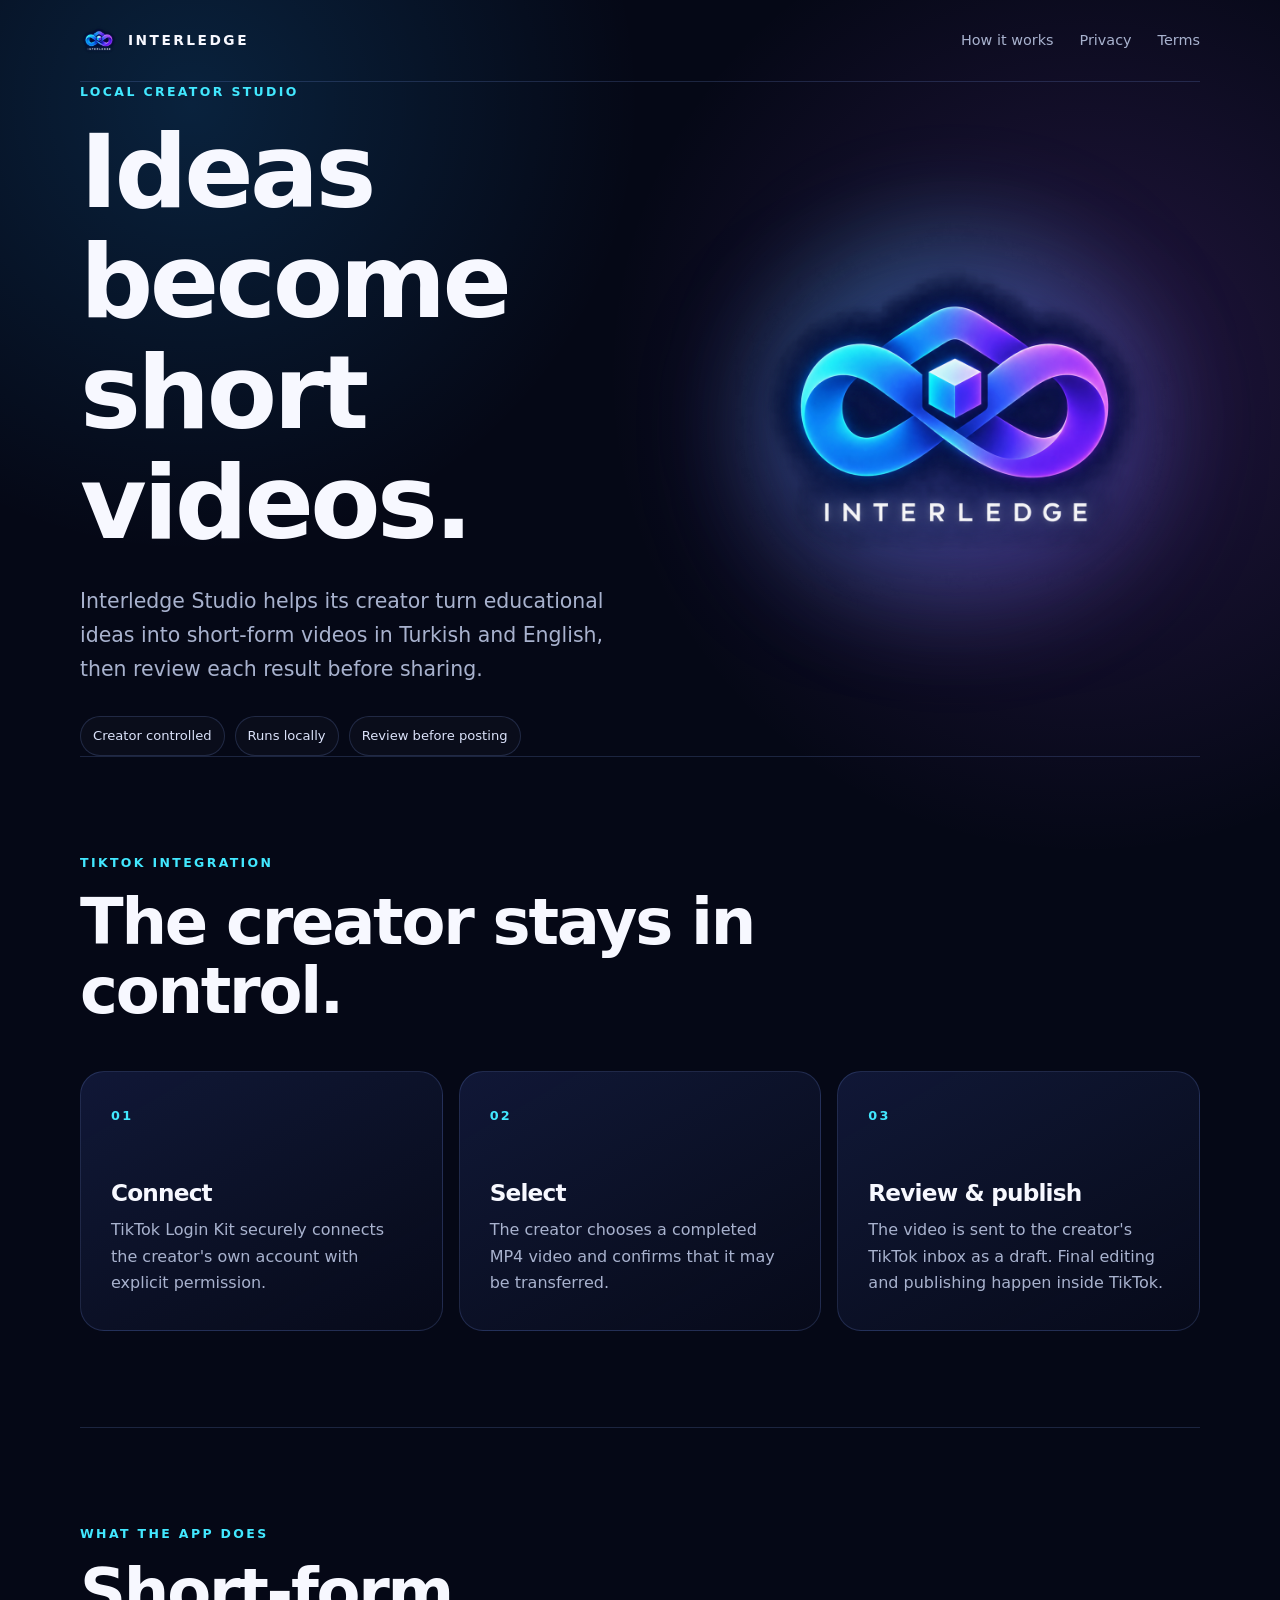
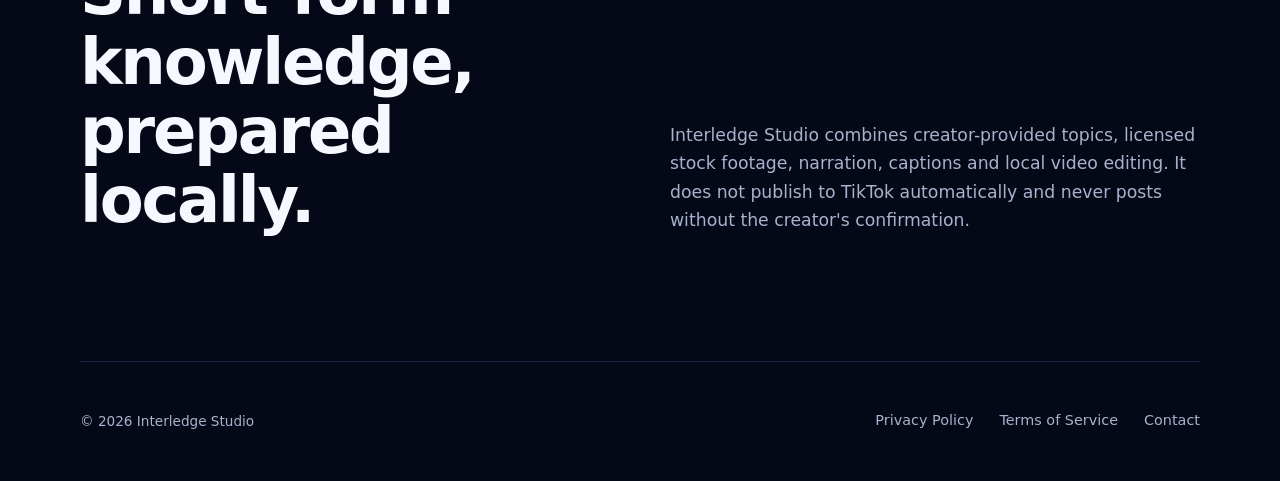
==== index.html @ c13a82eb "Publish Interledge information site" ====
<!doctype html>
<html lang="en">
<head>
  <meta charset="utf-8">
  <meta name="viewport" content="width=device-width, initial-scale=1">
  <meta name="description" content="Interledge Studio creates short educational videos and lets creators send completed videos to their own TikTok inbox for review and publishing.">
  <meta name="theme-color" content="#050816">
  <title>Interledge Studio</title>
  <link rel="icon" type="image/svg+xml" href="favicon.svg">
  <link rel="stylesheet" href="styles.css">
</head>
<body>
  <header class="site-header">
    <a class="brand" href="./" aria-label="Interledge Studio home">
      <img src="interledge-logo.png" alt="Interledge logo">
      <span>INTERLEDGE</span>
    </a>
    <nav aria-label="Main navigation">
      <a href="#how-it-works">How it works</a>
      <a href="privacy.html">Privacy</a>
      <a href="terms.html">Terms</a>
    </nav>
  </header>

  <main>
    <section class="hero">
      <div class="hero-copy">
        <p class="eyebrow">LOCAL CREATOR STUDIO</p>
        <h1>Ideas become short videos.</h1>
        <p class="lead">Interledge Studio helps its creator turn educational ideas into short-form videos in Turkish and English, then review each result before sharing.</p>
        <div class="trust-row" aria-label="Product principles">
          <span>Creator controlled</span>
          <span>Runs locally</span>
          <span>Review before posting</span>
        </div>
      </div>
      <div class="hero-mark" aria-hidden="true">
        <div class="halo"></div>
        <img src="interledge-logo.png" alt="">
      </div>
    </section>

    <section class="section" id="how-it-works">
      <div class="section-heading">
        <p class="eyebrow">TIKTOK INTEGRATION</p>
        <h2>The creator stays in control.</h2>
      </div>
      <div class="steps">
        <article><b>01</b><h3>Connect</h3><p>TikTok Login Kit securely connects the creator's own account with explicit permission.</p></article>
        <article><b>02</b><h3>Select</h3><p>The creator chooses a completed MP4 video and confirms that it may be transferred.</p></article>
        <article><b>03</b><h3>Review & publish</h3><p>The video is sent to the creator's TikTok inbox as a draft. Final editing and publishing happen inside TikTok.</p></article>
      </div>
    </section>

    <section class="section product-note">
      <div>
        <p class="eyebrow">WHAT THE APP DOES</p>
        <h2>Short-form knowledge, prepared locally.</h2>
      </div>
      <p>Interledge Studio combines creator-provided topics, licensed stock footage, narration, captions and local video editing. It does not publish to TikTok automatically and never posts without the creator's confirmation.</p>
    </section>
  </main>

  <footer>
    <span>© 2026 Interledge Studio</span>
    <div><a href="privacy.html">Privacy Policy</a><a href="terms.html">Terms of Service</a><a href="https://github.com/Winstonboxx" rel="noreferrer">Contact</a></div>
  </footer>
</body>
</html>
---- styles.css ----
:root {
  color-scheme: dark;
  --bg: #050816;
  --surface: rgba(12, 18, 42, .74);
  --line: rgba(132, 166, 255, .18);
  --text: #f7f8ff;
  --muted: #a8b2ce;
  --cyan: #42e8ff;
  --violet: #a855f7;
  --max: 1120px;
}
* { box-sizing: border-box; }
html { scroll-behavior: smooth; }
body {
  margin: 0;
  min-height: 100vh;
  color: var(--text);
  background:
    radial-gradient(circle at 15% 5%, rgba(30, 163, 255, .17), transparent 28rem),
    radial-gradient(circle at 85% 18%, rgba(168, 85, 247, .18), transparent 30rem),
    var(--bg);
  font-family: Inter, ui-sans-serif, system-ui, -apple-system, BlinkMacSystemFont, "Segoe UI", sans-serif;
  font-size: 16px;
  line-height: 1.65;
}
a { color: inherit; }
.site-header, footer {
  width: min(calc(100% - 40px), var(--max));
  margin: 0 auto;
  display: flex;
  align-items: center;
  justify-content: space-between;
  gap: 24px;
}
.site-header { min-height: 82px; border-bottom: 1px solid var(--line); }
.brand { display: inline-flex; align-items: center; gap: 10px; color: var(--text); text-decoration: none; font-size: .86rem; font-weight: 800; letter-spacing: .18em; }
.brand img { width: 38px; height: 38px; border-radius: 11px; object-fit: cover; }
nav, footer div { display: flex; align-items: center; gap: 26px; }
nav a, footer a { color: var(--muted); text-decoration: none; font-size: .9rem; }
nav a:hover, nav a.active, footer a:hover { color: var(--cyan); }
main { width: min(calc(100% - 40px), var(--max)); margin: 0 auto; }
.hero { min-height: 640px; display: grid; grid-template-columns: 1.08fr .92fr; align-items: center; gap: 54px; }
.eyebrow { margin: 0 0 14px; color: var(--cyan); font-size: .78rem; font-weight: 800; letter-spacing: .19em; }
h1, h2, h3 { line-height: 1.08; letter-spacing: -.035em; }
h1 { max-width: 780px; margin: 0; font-size: clamp(3.4rem, 8vw, 6.8rem); }
.lead { max-width: 650px; margin: 26px 0 0; color: var(--muted); font-size: clamp(1.05rem, 2vw, 1.28rem); }
.trust-row { display: flex; flex-wrap: wrap; gap: 10px; margin-top: 30px; }
.trust-row span { padding: 8px 12px; border: 1px solid var(--line); border-radius: 999px; color: #dbe2fa; background: rgba(255,255,255,.025); font-size: .82rem; }
.hero-mark { position: relative; display: grid; place-items: center; min-height: 440px; }
.hero-mark img { position: relative; z-index: 1; width: min(100%, 440px); border-radius: 32%; filter: drop-shadow(0 20px 70px rgba(81, 94, 255, .35)); }
.halo { position: absolute; width: 78%; aspect-ratio: 1; border-radius: 50%; background: linear-gradient(135deg, rgba(66,232,255,.28), rgba(168,85,247,.25)); filter: blur(50px); }
.section { padding: 96px 0; border-top: 1px solid var(--line); }
.section-heading { max-width: 720px; }
.section h2 { margin: 0; font-size: clamp(2.2rem, 5vw, 4rem); }
.steps { display: grid; grid-template-columns: repeat(3, 1fr); gap: 16px; margin-top: 45px; }
.steps article { min-height: 260px; padding: 30px; border: 1px solid var(--line); border-radius: 24px; background: linear-gradient(150deg, rgba(20,29,65,.76), rgba(8,11,27,.72)); }
.steps b { color: var(--cyan); font-size: .8rem; letter-spacing: .18em; }
.steps h3 { margin: 52px 0 12px; font-size: 1.45rem; }
.steps p, .product-note > p { margin: 0; color: var(--muted); }
.product-note { display: grid; grid-template-columns: 1fr 1fr; align-items: end; gap: 60px; }
.product-note > p { font-size: 1.08rem; }
footer { min-height: 120px; margin-top: 30px; border-top: 1px solid var(--line); color: var(--muted); font-size: .85rem; }
.legal-wrap { max-width: 860px; padding: 72px 0 110px; }
.legal-card { padding: clamp(28px, 6vw, 70px); border: 1px solid var(--line); border-radius: 28px; background: var(--surface); backdrop-filter: blur(18px); }
.legal-card h1 { font-size: clamp(2.7rem, 7vw, 5.3rem); margin-bottom: 24px; }
.legal-card .intro { color: #d9e0f5; font-size: 1.15rem; }
.legal-card h2 { margin: 42px 0 10px; font-size: 1.35rem; letter-spacing: -.015em; }
.legal-card p { color: var(--muted); }
.legal-card a { color: var(--cyan); }
code { color: #d9c4ff; }
@media (max-width: 760px) {
  .site-header { min-height: 74px; }
  .site-header nav a:first-child { display: none; }
  nav { gap: 14px; }
  .hero { min-height: auto; grid-template-columns: 1fr; padding: 90px 0 70px; }
  .hero-mark { min-height: 270px; order: -1; }
  .hero-mark img { width: 270px; }
  h1 { font-size: clamp(3rem, 15vw, 5rem); }
  .steps, .product-note { grid-template-columns: 1fr; }
  .steps article { min-height: 220px; }
  .section { padding: 72px 0; }
  footer { align-items: flex-start; flex-direction: column; justify-content: center; padding: 28px 0; }
  footer div { flex-wrap: wrap; gap: 12px 20px; }
}
@media (max-width: 430px) {
  .site-header, main, footer { width: min(calc(100% - 28px), var(--max)); }
  .brand span { display: none; }
  .legal-card { border-radius: 20px; }
}
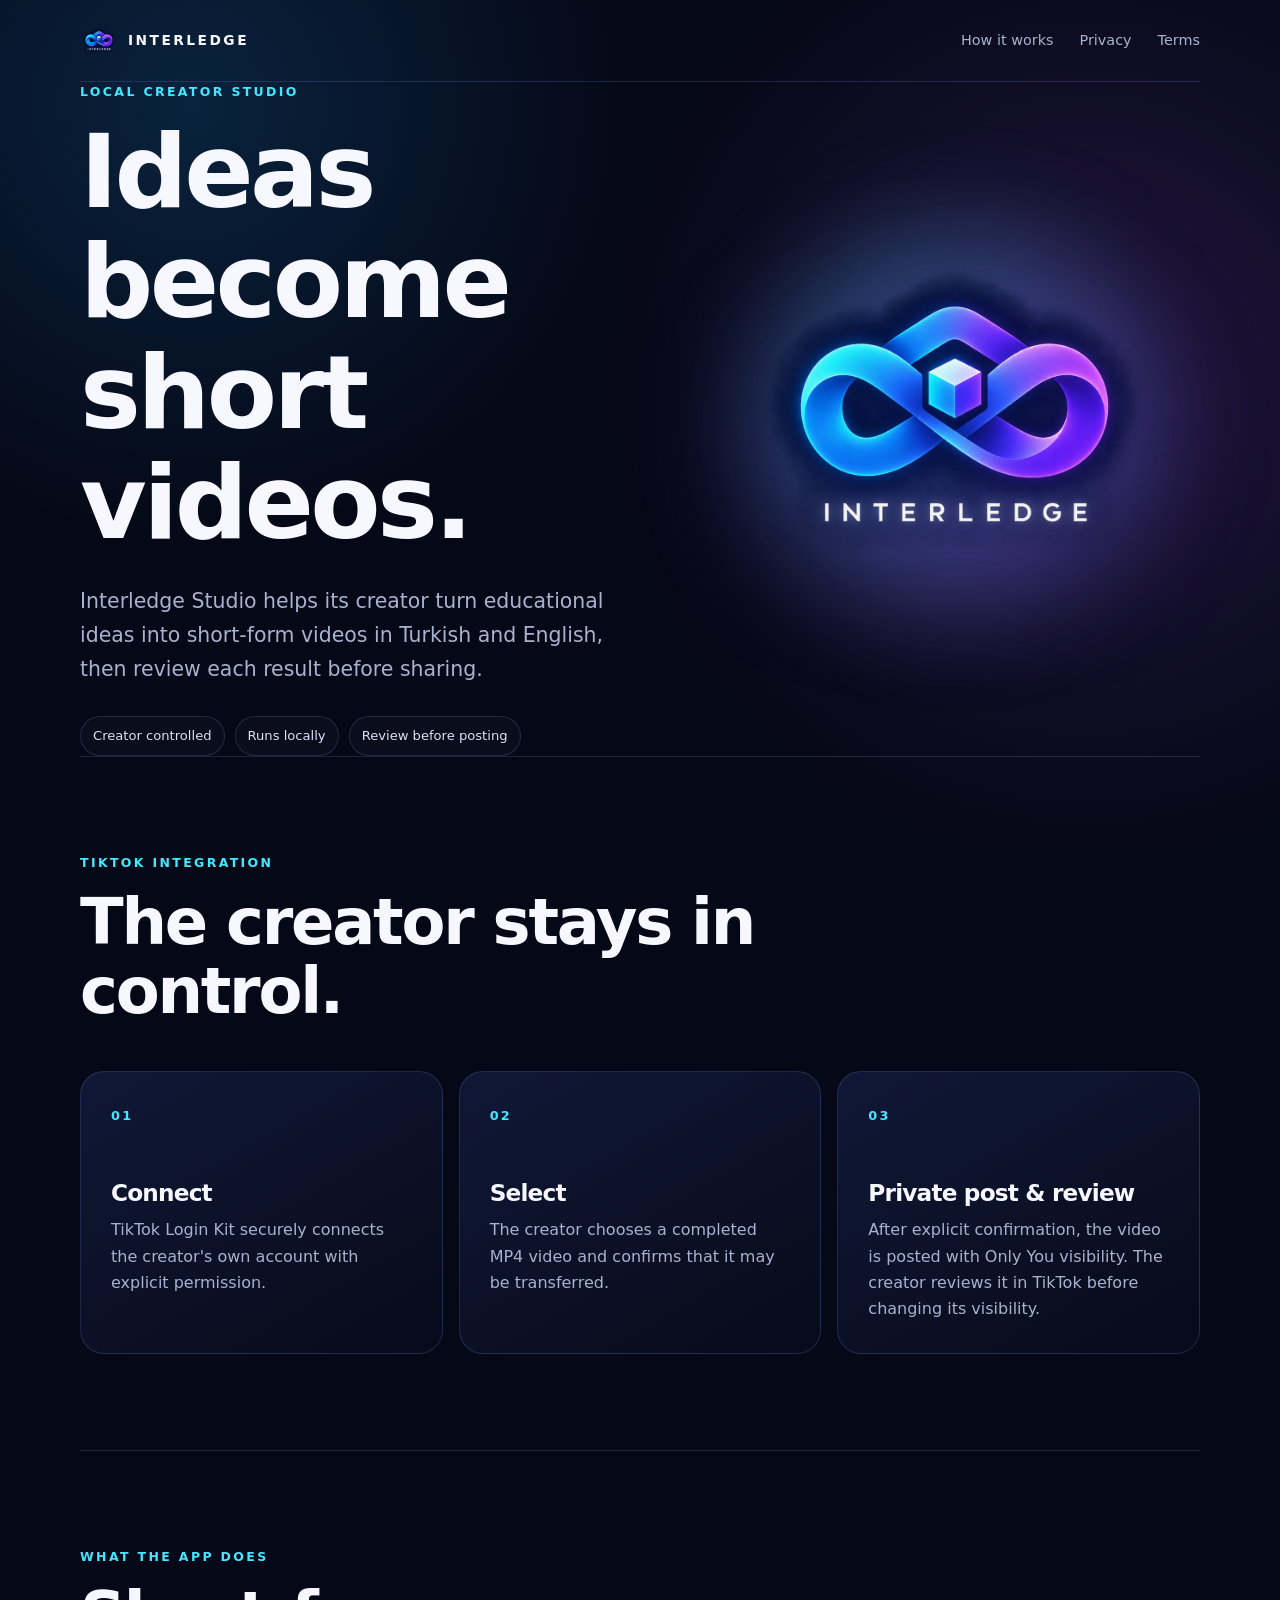
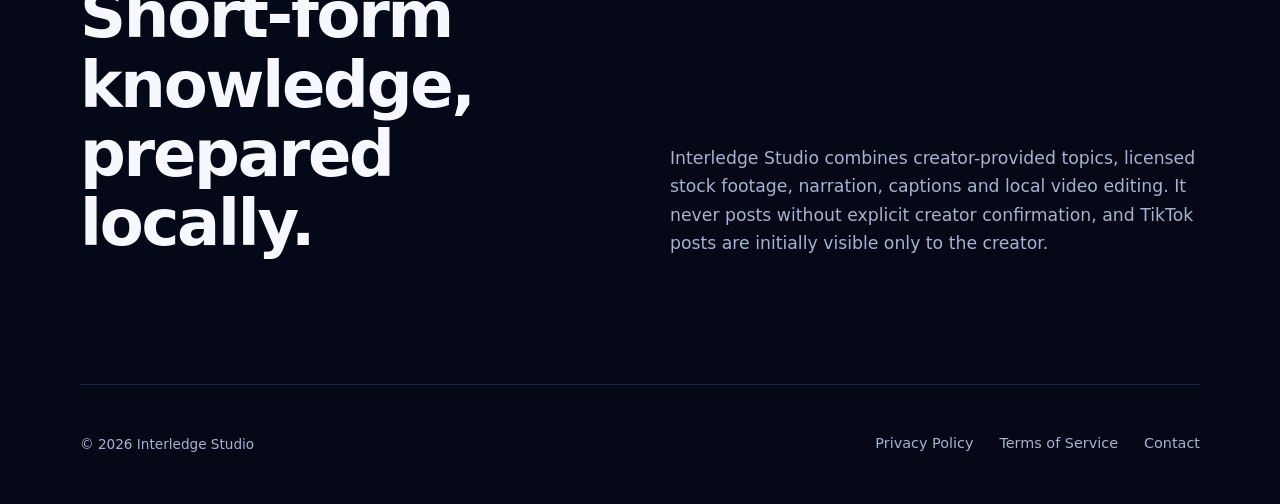
==== commit 1aa9cac5: "Update TikTok private Direct Post information" ====
--- a/index.html
+++ b/index.html
@@ -3,7 +3,7 @@
 <head>
   <meta charset="utf-8">
   <meta name="viewport" content="width=device-width, initial-scale=1">
-  <meta name="description" content="Interledge Studio creates short educational videos and lets creators send completed videos to their own TikTok inbox for review and publishing.">
+  <meta name="description" content="Interledge Studio creates short educational videos and lets creators privately publish selected videos to their own TikTok profile for review.">
   <meta name="theme-color" content="#050816">
   <title>Interledge Studio</title>
   <link rel="icon" type="image/svg+xml" href="favicon.svg">
@@ -48,7 +48,7 @@
       <div class="steps">
         <article><b>01</b><h3>Connect</h3><p>TikTok Login Kit securely connects the creator's own account with explicit permission.</p></article>
         <article><b>02</b><h3>Select</h3><p>The creator chooses a completed MP4 video and confirms that it may be transferred.</p></article>
-        <article><b>03</b><h3>Review & publish</h3><p>The video is sent to the creator's TikTok inbox as a draft. Final editing and publishing happen inside TikTok.</p></article>
+        <article><b>03</b><h3>Private post & review</h3><p>After explicit confirmation, the video is posted with Only You visibility. The creator reviews it in TikTok before changing its visibility.</p></article>
       </div>
     </section>
 
@@ -57,7 +57,7 @@
         <p class="eyebrow">WHAT THE APP DOES</p>
         <h2>Short-form knowledge, prepared locally.</h2>
       </div>
-      <p>Interledge Studio combines creator-provided topics, licensed stock footage, narration, captions and local video editing. It does not publish to TikTok automatically and never posts without the creator's confirmation.</p>
+      <p>Interledge Studio combines creator-provided topics, licensed stock footage, narration, captions and local video editing. It never posts without explicit creator confirmation, and TikTok posts are initially visible only to the creator.</p>
     </section>
   </main>
 
